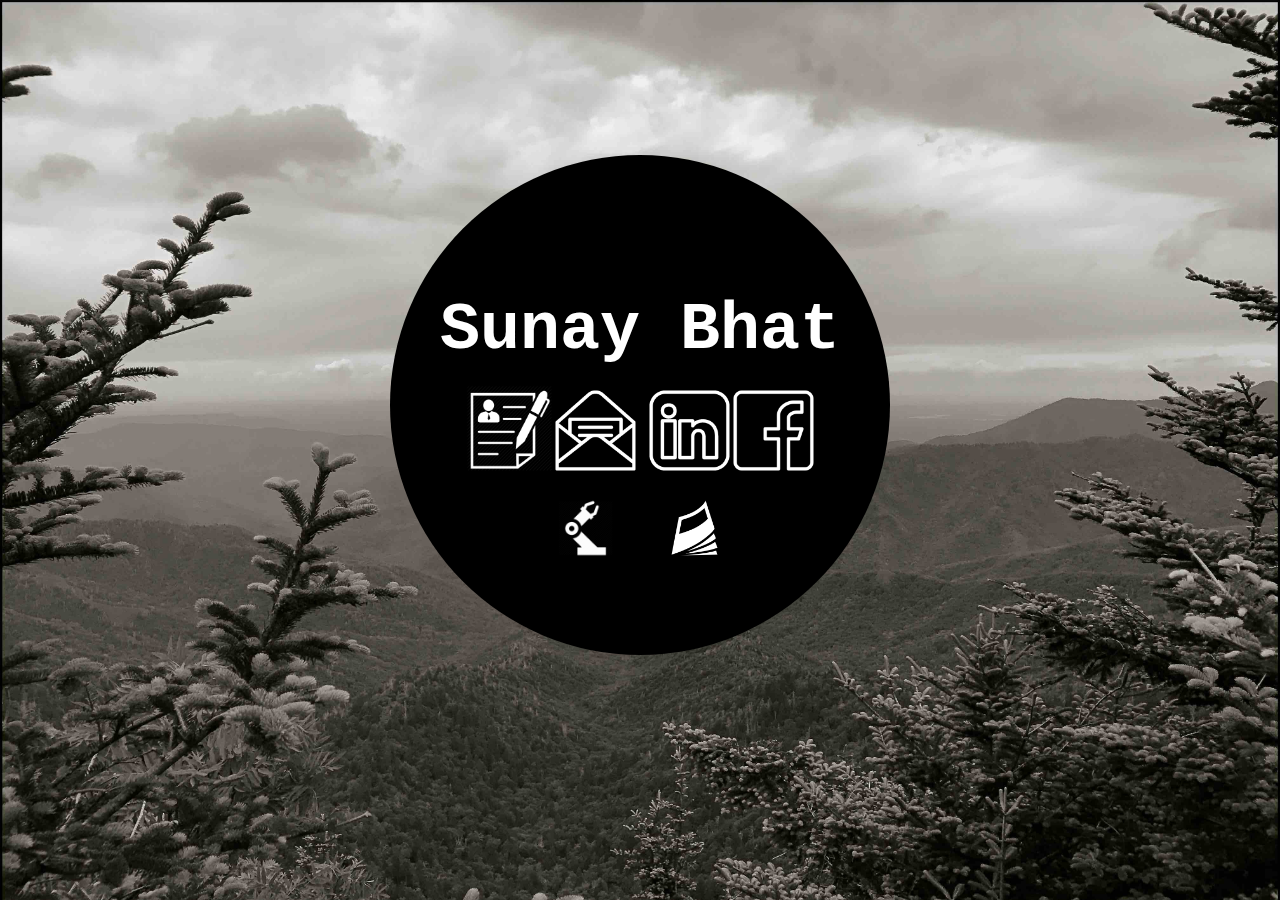
==== index.html @ 39b0fbf1 "Added Projects/Publications icons and pages" ====
<!DOCTYPE html>
<html>
    <head>
        <title>Sunay G. Bhat</title>
        <meta name="author" content="Sunay Bhat">
        <link href="style.css" rel="stylesheet" type="text/css" />
        <script src="code.js"></script>
    </head>
    <body>
   		<div id="container">
        	<div id="circleHome">
		        <div id = "nameBox">
                    <h1><a id="name" href="#top">Sunay Bhat</a></h1>
                </div>
                <div id="iconBox">
    				<a class="icon" href="resume.pdf" title="Resume"><img src="resume_icon.png" width=85 height=85></a>
    				<a class="icon" href="mailto:sunaybhat1@gmail.com" title="Personal Email"><img src="email_icon.png" width=80 height=80 style="margin-right:10px"></a>
    				<a class="icon" href="https://www.linkedin.com/in/sunay-bhat-a578939b" title="LinkedIn"><img src="linkedin_icon.png" width=80 height=80></a>
    				<a class="icon" href="https://www.facebook.com/sunay.bhat.7" title="Facebook"><img src="facebook_icon.png" width=80 height=80></a>
                </div>
                <div id = "iconSmall">
                    <a class="icon" href="projects.html" title="Personal Projects"><img src="robot.png" width=55 height=55 style="padding-right:50px"></a>
                    <a class="icon" href="Publications.html" title="Publications" ><img src="journal.png" width=55 height=55></a>
                </div>
			</div>
		</div>
    </body>
</html>
---- style.css ----
@media only screen and (max-width: 1079px) {
	body {
		background-image: url("backMobileP.jpg");
		background-size: cover;
	}	
}

@media all and (orientation:landscape){
	body {
		background-image: url("backMobileW.jpg");
		background-size: cover;
	}
	@media only screen and (min-width: 1080px) {	
		body {
		background-image: url("backDesk.jpg");
		background-size: cover;
		}
	}
}


#circleHome {
	position: fixed;
	border-radius: 50%;
	padding: 0px;
    width: 500px;
    height: 500px;
  	top: 45%;
  	left: 50%;
  	transform: translate(-50%, -50%);
  	background: black;
  	white-space: nowrap;
}

#nameBox {
	position: absolute;
	top: 35%;
	left: 50%;
	transform: translate(-50%, -50%);
}

#iconBox {
	position: absolute;
	top: 55%;
  	left: 50%;
	transform: translate(-50%, -50%);
}

#iconSmall {
	position: absolute;
	top: 75%;
  	left: 50%;
	transform: translate(-50%, -50%);
}

#name {
	color: white;
	text-decoration: none;
}

#name:hover{
	color:grey;
}

h1 {
	text-align: center;
	color:#000000;
	font-family:courier;
	font-size:50pt;
}

h3 {
	text-align: center;
	color: silver;
	font-family:courier;
	font-size:28pt;
}

/*
 * Projects Page Specific
 */

.Project_Page{
	background-image: url("Projects.jpg");
	background-size: cover;
}


#autoRobo{
	position: fixed;
	border-radius: 20%;
	width: 350px;
    height: 500px;
  	top: 45%;
  	left: 30%;
  	transform: translate(-50%, -50%);
	background: #0B888E;
	opacity: 0.8;
}

#python{
	position: fixed;
	border-radius: 20%;
	width: 350px;
    height: 500px;
  	top: 45%;
  	left: 70%;
  	transform: translate(-50%, -50%);
	background: #0B888E;
	opacity: 0.8;
}

/*
 * Journal Page Specific
 */

.Journal_Page{
	background-image: url("type.jpg");
	background-size: cover;
}



/*#PCB{
	position: fixed;
	border-radius: 20%;
	width: 350px;
    height: 500px;
  	top: 45%;
  	left: 70%;
  	transform: translate(-50%, -50%);
	background: #1C3457;
}*/
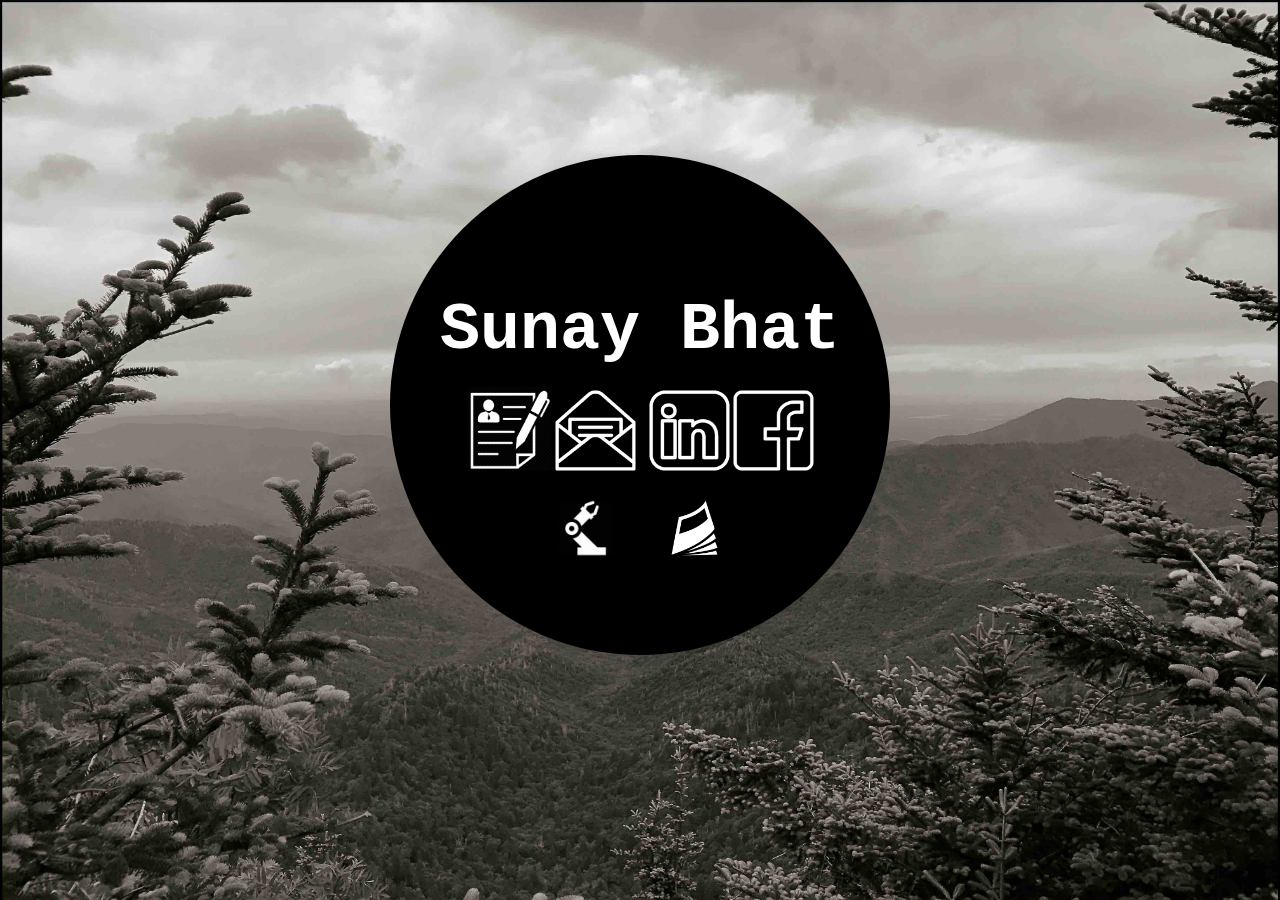
==== commit d7251684: "Minor" ====
--- a/index.html
+++ b/index.html
@@ -1,10 +1,9 @@
 <!DOCTYPE html>
 <html>
     <head>
-        <title>Sunay G. Bhat</title>
+        <title>Sunay G Bhat</title>
         <meta name="author" content="Sunay Bhat">
         <link href="style.css" rel="stylesheet" type="text/css" />
-        <script src="code.js"></script>
     </head>
     <body>
    		<div id="container">
@@ -20,7 +19,7 @@
                 </div>
                 <div id = "iconSmall">
                     <a class="icon" href="projects.html" title="Personal Projects"><img src="robot.png" width=55 height=55 style="padding-right:50px"></a>
-                    <a class="icon" href="Publications.html" title="Publications" ><img src="journal.png" width=55 height=55></a>
+                    <a class="icon" href="publications.html" title="Publications" ><img src="journal.png" width=55 height=55></a>
                 </div>
 			</div>
 		</div>
--- a/style.css
+++ b/style.css
@@ -95,8 +95,9 @@
   	left: 30%;
   	transform: translate(-50%, -50%);
 	background: #0B888E;
-	opacity: 0.8;
 }
+
+
 
 #python{
 	position: fixed;
@@ -107,7 +108,6 @@
   	left: 70%;
   	transform: translate(-50%, -50%);
 	background: #0B888E;
-	opacity: 0.8;
 }
 
 /*
@@ -117,6 +117,32 @@
 .Journal_Page{
 	background-image: url("type.jpg");
 	background-size: cover;
+}
+
+#journalArticles{
+	position: fixed;
+	border-radius: 20%;
+	width: 350px;
+    height: 500px;
+  	top: 45%;
+  	left: 30%;
+  	transform: translate(-50%, -50%);
+	background: #8B4513;
+	opacity: 0.95;
+}
+
+
+
+#articles{
+	position: fixed;
+	border-radius: 20%;
+	width: 350px;
+    height: 500px;
+  	top: 45%;
+  	left: 70%;
+  	transform: translate(-50%, -50%);
+	background: #8B4513;
+	opacity: 0.95;
 }
 
 
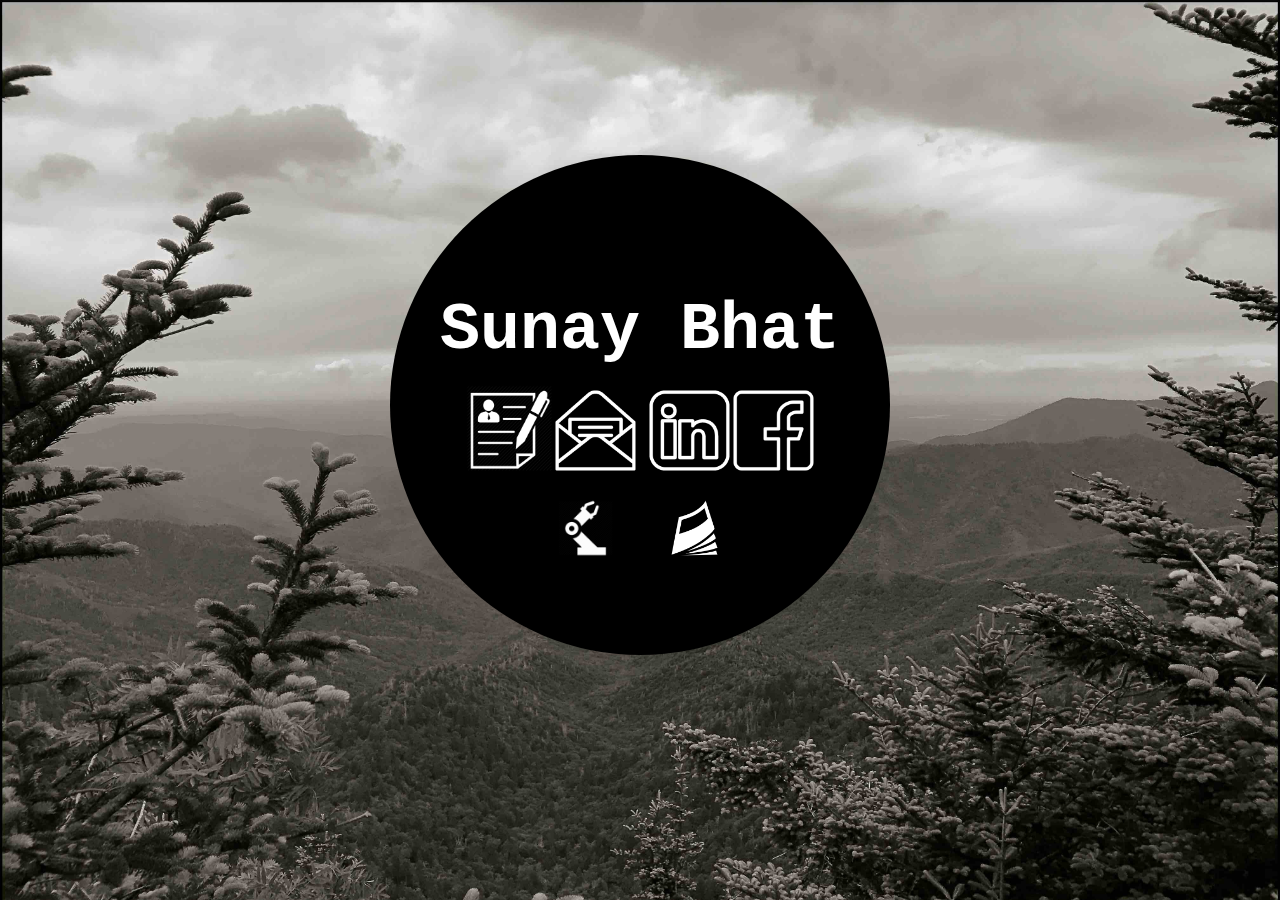
==== commit bca359cf: "Minor" ====
--- a/index.html
+++ b/index.html
@@ -19,7 +19,7 @@
                 </div>
                 <div id = "iconSmall">
                     <a class="icon" href="projects.html" title="Personal Projects"><img src="robot.png" width=55 height=55 style="padding-right:50px"></a>
-                    <a class="icon" href="publications.html" title="Publications" ><img src="journal.png" width=55 height=55></a>
+                    <a class="icon" href="journal.html" title="Publications" ><img src="journal.png" width=55 height=55></a>
                 </div>
 			</div>
 		</div>
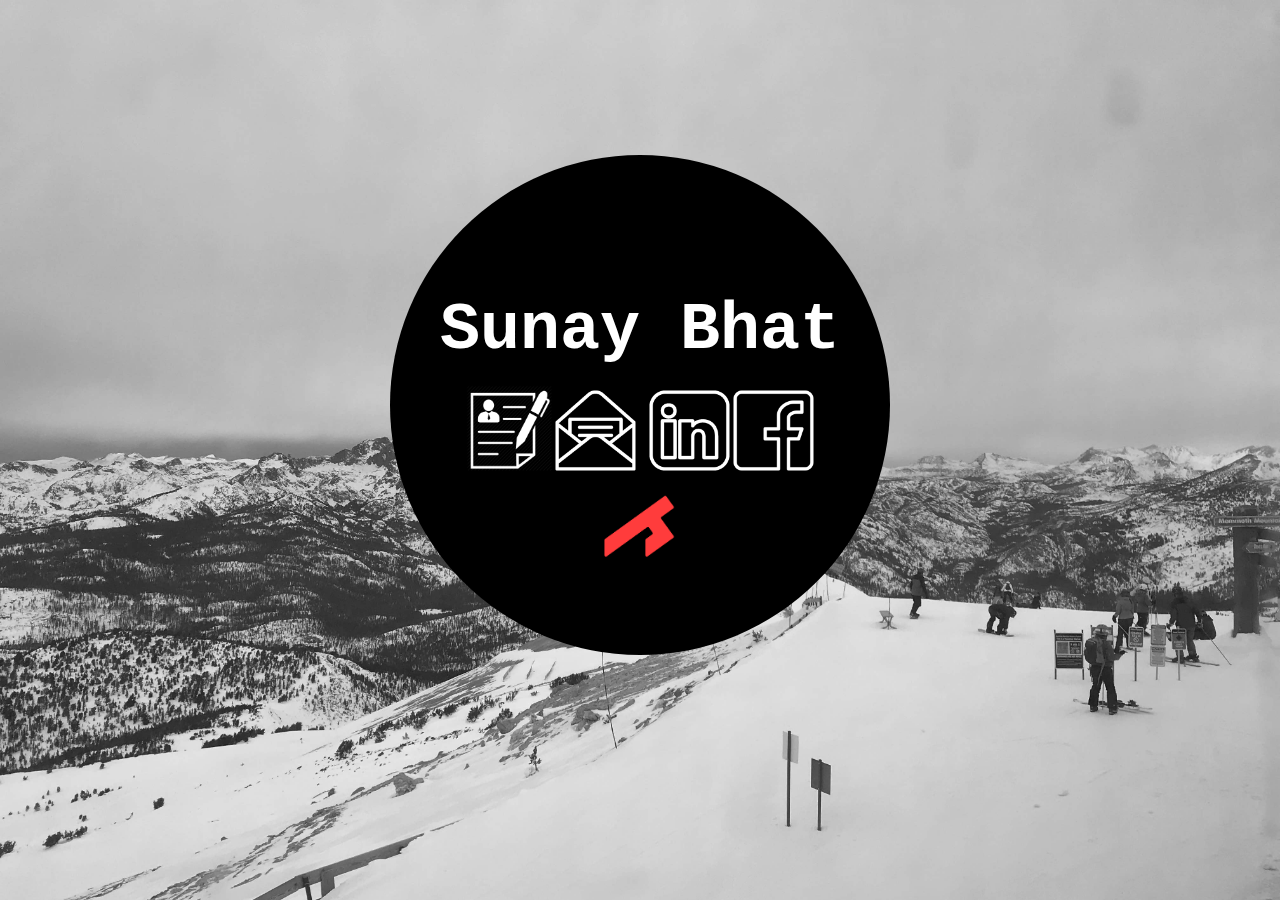
==== commit f844f146: "Update Bottom Row" ====
--- a/index.html
+++ b/index.html
@@ -18,8 +18,7 @@
     				<a class="icon" href="https://www.facebook.com/sunay.bhat.7" title="Facebook"><img src="facebook_icon.png" width=80 height=80></a>
                 </div>
                 <div id = "iconSmall">
-                    <a class="icon" href="projects.html" title="Personal Projects"><img src="robot.png" width=55 height=55 style="padding-right:50px"></a>
-                    <a class="icon" href="journal.html" title="Publications" ><img src="journal.png" width=55 height=55></a>
+                    <a class="RRR" href="redribbonrecruiting.com" title="Red Ribbon Recruiting"><img src="RRR.png" width=80 height=80></a>
                 </div>
 			</div>
 		</div>
